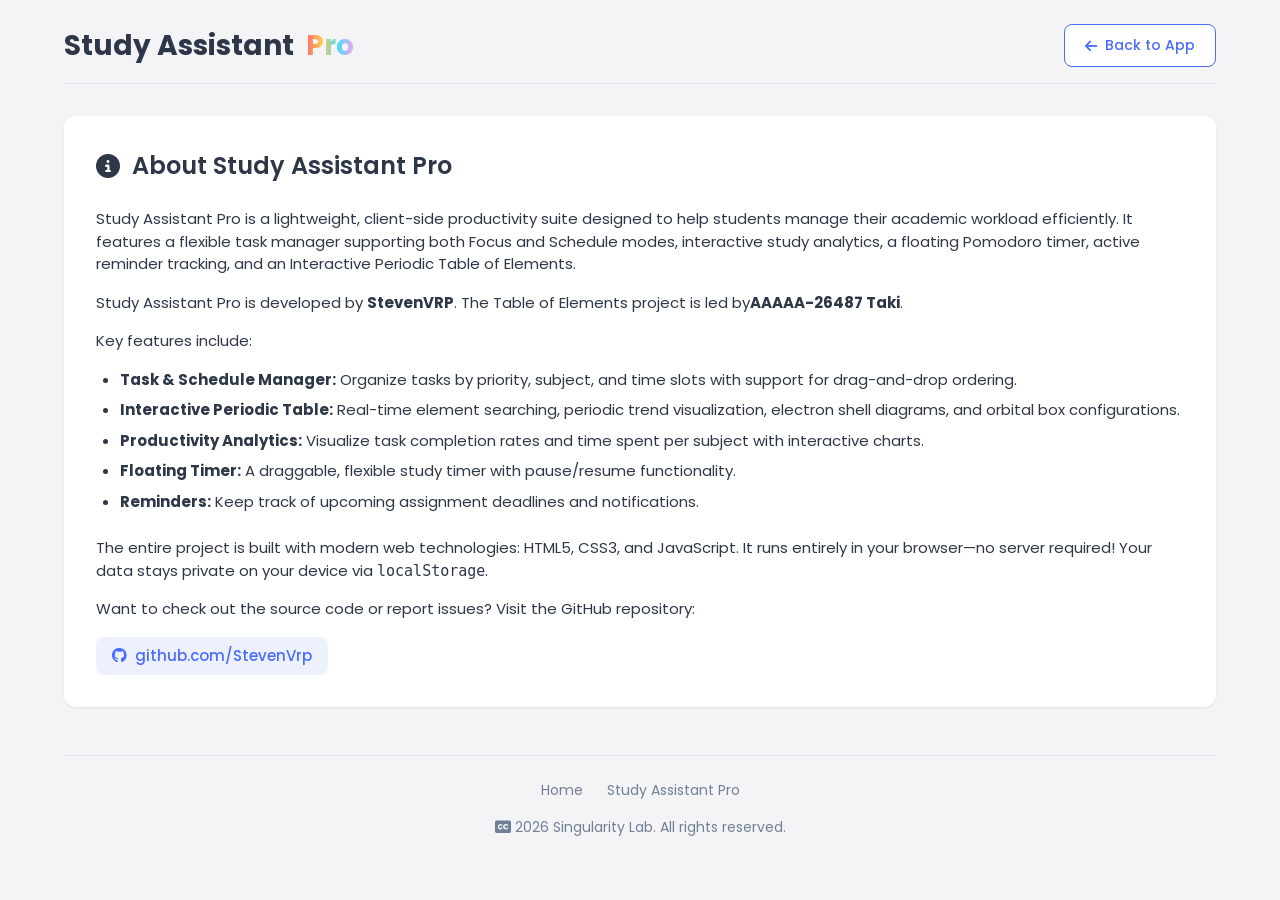
==== about/index.html @ 0669fd10 "Update index.html" ====
<!DOCTYPE html>
<html lang="en">
<head>
    <meta charset="UTF-8">
    <meta name="viewport" content="width=device-width, initial-scale=1.0">
    <title>Singularity Lab - Study Assistant Pro - About</title>
    <link href="https://fonts.googleapis.com/css2?family=Poppins:wght@300;400;500;600;700&display=swap" rel="stylesheet">
    <link rel="stylesheet" href="https://cdnjs.cloudflare.com/ajax/libs/font-awesome/6.4.0/css/all.min.css">
    <link rel="icon" type="image/png" sizes="32x32" href="/Images/favicon-32x32.png">
    <link rel="icon" type="image/png" sizes="16x16" href="/Images/favicon-16x16.png">
    <link rel="shortcut icon" href="/Images/favicon.ico">
    
    <style>
        :root {
            --primary: #4a6bff;
            --primary-light: #7a94ff;
            --primary-dark: #3a56cc;
            --secondary: #00c9a7;
            --text: #2d3748;
            --text-light: #718096;
            --bg: #f4f4f6;
            --card: #ffffff;
            --border: #e2e8f0;
            --shadow-sm: 0 1px 3px rgba(0, 0, 0, 0.08);
            --shadow-md: 0 4px 6px rgba(0, 0, 0, 0.08);
            --radius-md: 8px;
            --radius-lg: 12px;
        }

        * {
            margin: 0;
            padding: 0;
            box-sizing: border-box;
        }

        body {
            font-family: 'Poppins', sans-serif;
            background-color: var(--bg);
            color: var(--text);
            line-height: 1.5;
        }

        .container {
            max-width: 1200px;
            margin: 0 auto;
            padding: 1.5rem;
        }

        header {
            margin-bottom: 2rem;
            padding-bottom: 1rem;
            border-bottom: 1px solid var(--border);
        }

        .header-content {
            display: flex;
            justify-content: space-between;
            align-items: center;
            flex-wrap: wrap;
            gap: 1rem;
        }

        .app-title {
            display: flex;
            align-items: center;
            gap: 0.75rem;
        }

        .app-title h1 {
            font-size: 1.75rem;
            font-weight: 700;
            color: var(--text);
            margin: 0;
        }

        .app-title .pro-badge {
            background: linear-gradient(90deg, #ff6b6b, #feca57, #48dbfb, #ff9ff3);
            -webkit-background-clip: text;
            -webkit-text-fill-color: transparent;
            background-clip: text;
            font-weight: 700;
            font-size: 1.75rem;
        }

        .header-actions {
            display: flex;
            gap: 0.75rem;
            flex-wrap: wrap;
        }

        .btn {
            display: inline-flex;
            align-items: center;
            justify-content: center;
            gap: 0.5rem;
            padding: 0.625rem 1.25rem;
            border: none;
            border-radius: var(--radius-md);
            font-family: inherit;
            font-size: 0.875rem;
            font-weight: 500;
            cursor: pointer;
            transition: all 0.2s ease;
            white-space: nowrap;
        }

        .btn-secondary {
            background-color: white;
            color: var(--primary);
            border: 1px solid var(--primary);
        }

        .btn-secondary:hover {
            background-color: rgba(74, 107, 255, 0.05);
        }

        .about-section {
            background-color: var(--card);
            border-radius: var(--radius-lg);
            box-shadow: var(--shadow-sm);
            padding: 2rem;
            margin-bottom: 2rem;
        }

        .about-title {
            font-size: 1.5rem;
            font-weight: 600;
            margin-bottom: 1.5rem;
            color: var(--text);
            display: flex;
            align-items: center;
            gap: 0.75rem;
        }

        .about-content {
            font-size: 0.9375rem;
            color: var(--text);
        }

        .about-content p {
            margin-bottom: 1rem;
        }

        .about-content ul {
            margin-left: 1.5rem;
            margin-bottom: 1.5rem;
        }

        .about-content li {
            margin-bottom: 0.5rem;
        }

        .github-link {
            display: inline-flex;
            align-items: center;
            gap: 0.5rem;
            color: var(--primary);
            text-decoration: none;
            font-weight: 500;
            padding: 0.5rem 1rem;
            border-radius: var(--radius-md);
            background-color: rgba(74, 107, 255, 0.1);
            transition: all 0.2s ease;
        }

        .github-link:hover {
            background-color: rgba(74, 107, 255, 0.2);
        }

        footer {
            background: var(--bg);
            margin-top: 3rem;
            padding: 1.5rem 0;
            text-align: center;
            font-size: 0.875rem;
            color: var(--text-light);
            border-top: 1px solid var(--border);
        }

        .footer-links {
            display: flex;
            justify-content: center;
            gap: 1.5rem;
            margin-bottom: 1rem;
        }

        .footer-links a {
            color: var(--text-light);
            text-decoration: none;
            transition: color 0.2s;
        }

        .footer-links a:hover {
            color: var(--primary);
        }

        .footer-copyright {
            color: var(--text-light);
            font-size: 14px;
        }

        @media (max-width: 768px) {
            .container {
                padding: 1rem;
            }

            .header-content {
                flex-direction: column;
                align-items: flex-start;
            }

            .header-actions {
                width: 100%;
            }

            .about-section {
                padding: 1.5rem;
            }
        }
    </style>
</head>
<body>
    <div class="container">
        <header>
            <div class="header-content">
                <div class="app-title">
                    <h1>Study Assistant</h1>
                    <span class="pro-badge">Pro</span>
                </div>
                <div class="header-actions">
                    <button id="backBtn" class="btn btn-secondary">
                        <i class="fas fa-arrow-left"></i> Back to App
                    </button>
                </div>
            </div>
        </header>

        <main>
            <section class="about-section">
                <h2 class="about-title">
                    <i class="fas fa-info-circle"></i> About Study Assistant Pro
                </h2>
                <div class="about-content">
                    <p>
                        Study Assistant Pro is a lightweight, client-side productivity suite designed to help students manage their academic workload efficiently. It features a flexible task manager supporting both Focus and Schedule modes, interactive study analytics, a floating Pomodoro timer, active reminder tracking, and an Interactive Periodic Table of Elements.
                    </p>
                    <p>
                        Study Assistant Pro is developed by <strong>StevenVRP</strong>.
                        The Table of Elements project is led by<strong>AAAAA-26487 Taki</strong>.
                    </p>
                    <p>
                        Key features include:
                    </p>
                    <ul>
                        <li><strong>Task & Schedule Manager:</strong> Organize tasks by priority, subject, and time slots with support for drag-and-drop ordering.</li>
                        <li><strong>Interactive Periodic Table:</strong> Real-time element searching, periodic trend visualization, electron shell diagrams, and orbital box configurations.</li>
                        <li><strong>Productivity Analytics:</strong> Visualize task completion rates and time spent per subject with interactive charts.</li>
                        <li><strong>Floating Timer:</strong> A draggable, flexible study timer with pause/resume functionality.</li>
                        <li><strong>Reminders:</strong> Keep track of upcoming assignment deadlines and notifications.</li>
                    </ul>
                    <p>
                        The entire project is built with modern web technologies: HTML5, CSS3, and JavaScript. It runs entirely in your browser—no server required! Your data stays private on your device via <code>localStorage</code>.
                    </p>
                    <p>
                        Want to check out the source code or report issues? Visit the GitHub repository:
                    </p>
                    <a href="https://github.com/StevenVrp/" target="_blank" class="github-link">
                        <i class="fab fa-github"></i> github.com/StevenVrp
                    </a>
                </div>
            </section>
        </main>

        <footer>
            <div class="footer-links">
                <a href="https://www.singularitylabgroup.org">Home</a>
                <a href="https://study.singularitylabgroup.org">Study Assistant Pro</a>
            </div>
            <div class="footer-copyright">
                <p><i class="fa-solid fa-closed-captioning"></i> 2026 Singularity Lab. All rights reserved.</p>
            </div>
        </footer>
    </div>

    <script>
        document.getElementById('backBtn').addEventListener('click', () => {
            window.location.href = 'https://study.singularitylabgroup.org';
        });
    </script>
</body>
</html>
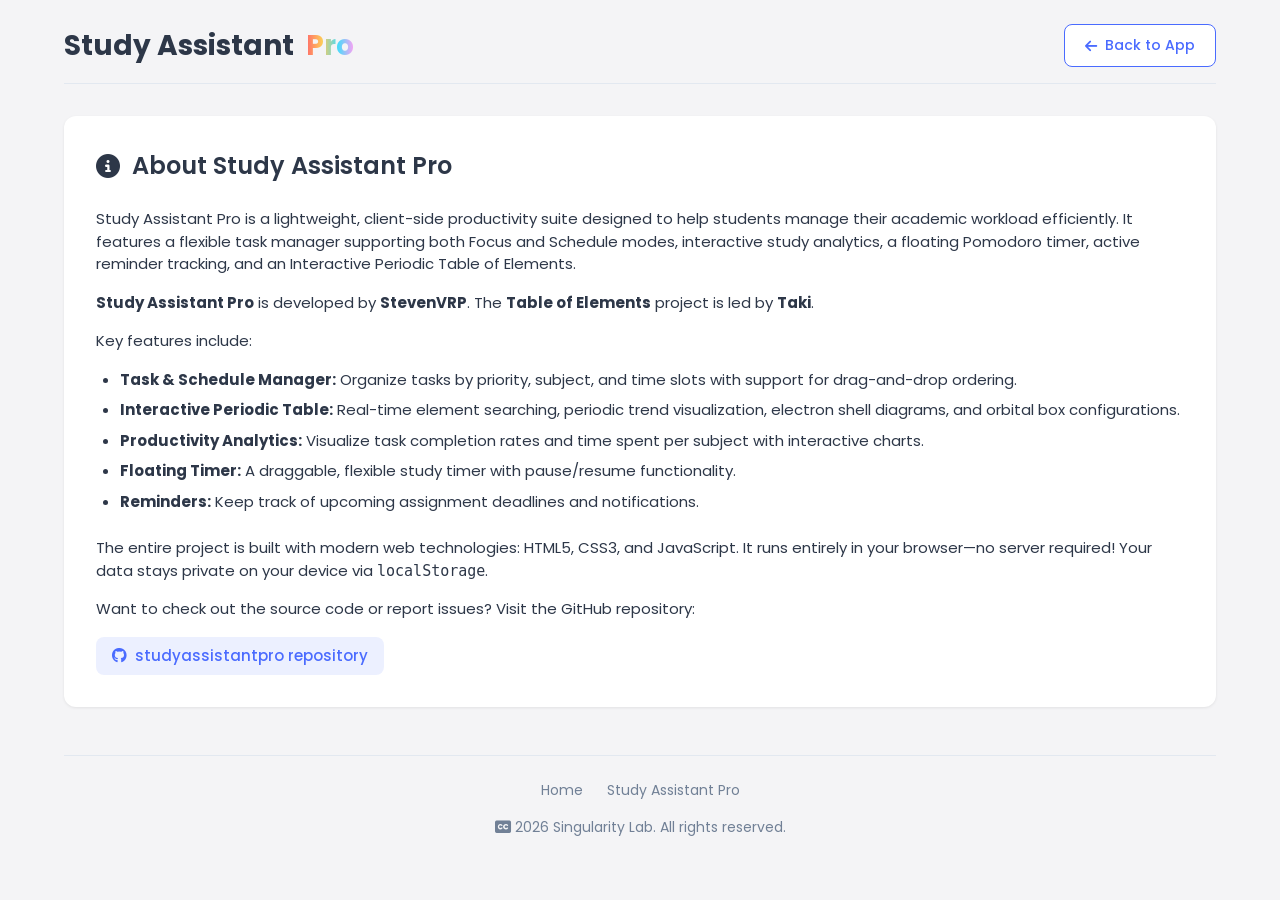
==== commit 09b6194f: "Update index.html" ====
--- a/about/index.html
+++ b/about/index.html
@@ -245,8 +245,8 @@
                         Study Assistant Pro is a lightweight, client-side productivity suite designed to help students manage their academic workload efficiently. It features a flexible task manager supporting both Focus and Schedule modes, interactive study analytics, a floating Pomodoro timer, active reminder tracking, and an Interactive Periodic Table of Elements.
                     </p>
                     <p>
-                        Study Assistant Pro is developed by <strong>StevenVRP</strong>.
-                        The Table of Elements project is led by<strong>AAAAA-26487 Taki</strong>.
+                        <strong>Study Assistant Pro</strong> is developed by <strong>StevenVRP</strong>.
+                        The <strong>Table of Elements</strong> project is led by <strong>Taki</strong>.
                     </p>
                     <p>
                         Key features include:
@@ -264,8 +264,8 @@
                     <p>
                         Want to check out the source code or report issues? Visit the GitHub repository:
                     </p>
-                    <a href="https://github.com/StevenVrp/" target="_blank" class="github-link">
-                        <i class="fab fa-github"></i> github.com/StevenVrp
+                    <a href="https://github.com/StevenVrp/studyassistantpro" target="_blank" class="github-link">
+                        <i class="fab fa-github"></i> studyassistantpro repository
                     </a>
                 </div>
             </section>
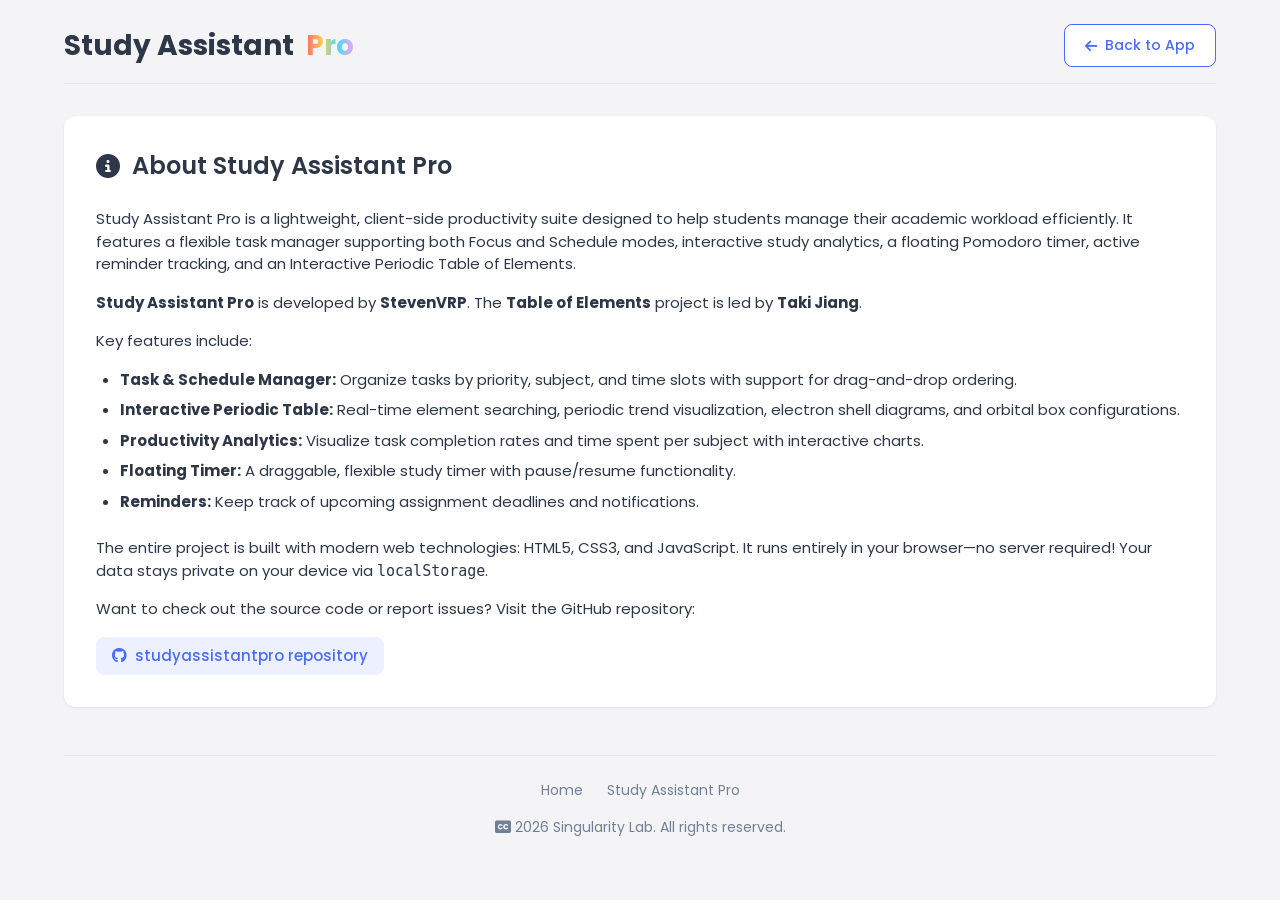
==== commit e2e8eff9: "Update index.html" ====
--- a/about/index.html
+++ b/about/index.html
@@ -246,7 +246,7 @@
                     </p>
                     <p>
                         <strong>Study Assistant Pro</strong> is developed by <strong>StevenVRP</strong>.
-                        The <strong>Table of Elements</strong> project is led by <strong>Taki</strong>.
+                        The <strong>Table of Elements</strong> project is led by <strong>Taki Jiang</strong>.
                     </p>
                     <p>
                         Key features include:
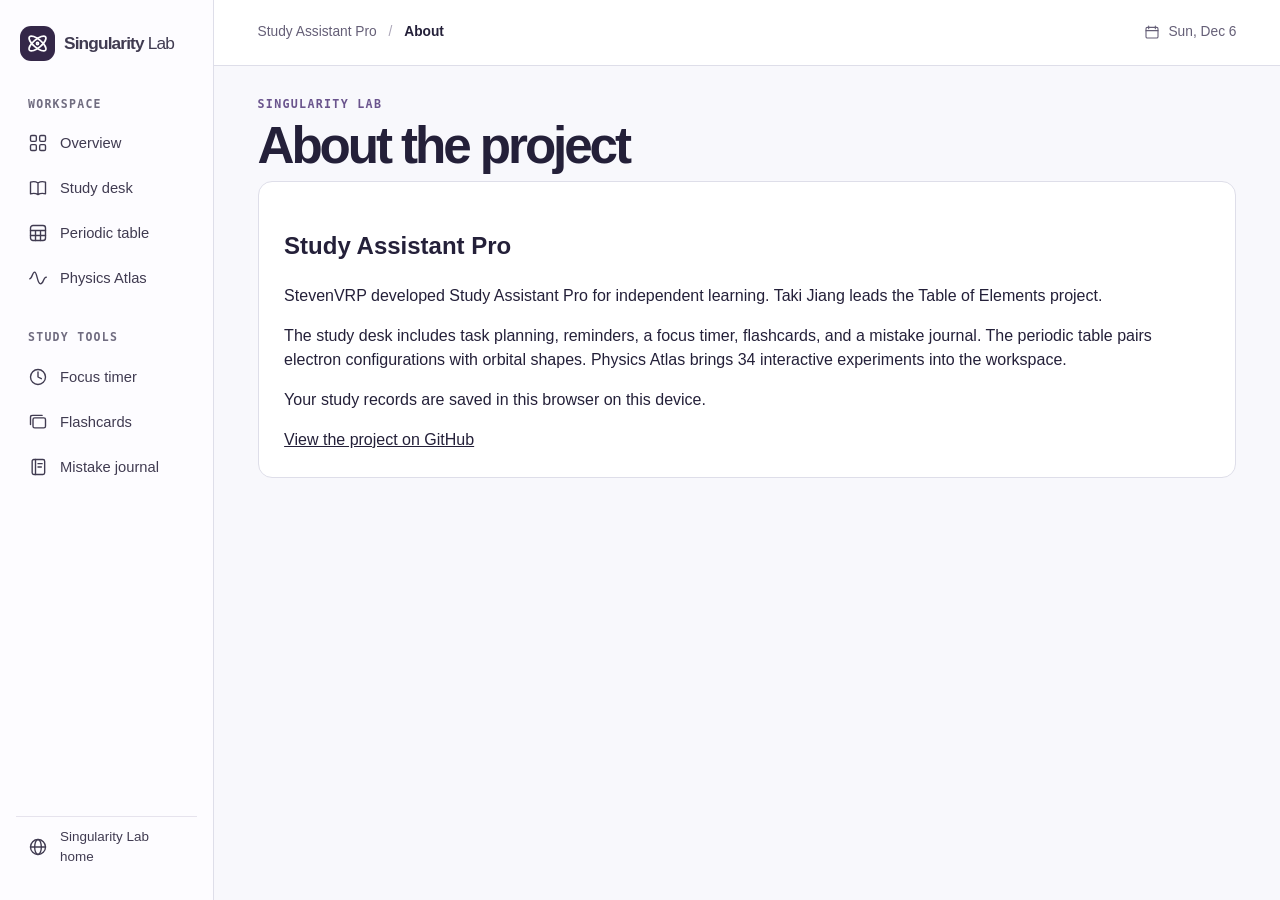
==== commit 6fc9d6f6: "Unify the study desk, orbital explorer and Physics Atlas" ====
--- a/about/index.html
+++ b/about/index.html
@@ -1,291 +1 @@
-<!DOCTYPE html>
-<html lang="en">
-<head>
-    <meta charset="UTF-8">
-    <meta name="viewport" content="width=device-width, initial-scale=1.0">
-    <title>Singularity Lab - Study Assistant Pro - About</title>
-    <link href="https://fonts.googleapis.com/css2?family=Poppins:wght@300;400;500;600;700&display=swap" rel="stylesheet">
-    <link rel="stylesheet" href="https://cdnjs.cloudflare.com/ajax/libs/font-awesome/6.4.0/css/all.min.css">
-    <link rel="icon" type="image/png" sizes="32x32" href="/Images/favicon-32x32.png">
-    <link rel="icon" type="image/png" sizes="16x16" href="/Images/favicon-16x16.png">
-    <link rel="shortcut icon" href="/Images/favicon.ico">
-    
-    <style>
-        :root {
-            --primary: #4a6bff;
-            --primary-light: #7a94ff;
-            --primary-dark: #3a56cc;
-            --secondary: #00c9a7;
-            --text: #2d3748;
-            --text-light: #718096;
-            --bg: #f4f4f6;
-            --card: #ffffff;
-            --border: #e2e8f0;
-            --shadow-sm: 0 1px 3px rgba(0, 0, 0, 0.08);
-            --shadow-md: 0 4px 6px rgba(0, 0, 0, 0.08);
-            --radius-md: 8px;
-            --radius-lg: 12px;
-        }
-
-        * {
-            margin: 0;
-            padding: 0;
-            box-sizing: border-box;
-        }
-
-        body {
-            font-family: 'Poppins', sans-serif;
-            background-color: var(--bg);
-            color: var(--text);
-            line-height: 1.5;
-        }
-
-        .container {
-            max-width: 1200px;
-            margin: 0 auto;
-            padding: 1.5rem;
-        }
-
-        header {
-            margin-bottom: 2rem;
-            padding-bottom: 1rem;
-            border-bottom: 1px solid var(--border);
-        }
-
-        .header-content {
-            display: flex;
-            justify-content: space-between;
-            align-items: center;
-            flex-wrap: wrap;
-            gap: 1rem;
-        }
-
-        .app-title {
-            display: flex;
-            align-items: center;
-            gap: 0.75rem;
-        }
-
-        .app-title h1 {
-            font-size: 1.75rem;
-            font-weight: 700;
-            color: var(--text);
-            margin: 0;
-        }
-
-        .app-title .pro-badge {
-            background: linear-gradient(90deg, #ff6b6b, #feca57, #48dbfb, #ff9ff3);
-            -webkit-background-clip: text;
-            -webkit-text-fill-color: transparent;
-            background-clip: text;
-            font-weight: 700;
-            font-size: 1.75rem;
-        }
-
-        .header-actions {
-            display: flex;
-            gap: 0.75rem;
-            flex-wrap: wrap;
-        }
-
-        .btn {
-            display: inline-flex;
-            align-items: center;
-            justify-content: center;
-            gap: 0.5rem;
-            padding: 0.625rem 1.25rem;
-            border: none;
-            border-radius: var(--radius-md);
-            font-family: inherit;
-            font-size: 0.875rem;
-            font-weight: 500;
-            cursor: pointer;
-            transition: all 0.2s ease;
-            white-space: nowrap;
-        }
-
-        .btn-secondary {
-            background-color: white;
-            color: var(--primary);
-            border: 1px solid var(--primary);
-        }
-
-        .btn-secondary:hover {
-            background-color: rgba(74, 107, 255, 0.05);
-        }
-
-        .about-section {
-            background-color: var(--card);
-            border-radius: var(--radius-lg);
-            box-shadow: var(--shadow-sm);
-            padding: 2rem;
-            margin-bottom: 2rem;
-        }
-
-        .about-title {
-            font-size: 1.5rem;
-            font-weight: 600;
-            margin-bottom: 1.5rem;
-            color: var(--text);
-            display: flex;
-            align-items: center;
-            gap: 0.75rem;
-        }
-
-        .about-content {
-            font-size: 0.9375rem;
-            color: var(--text);
-        }
-
-        .about-content p {
-            margin-bottom: 1rem;
-        }
-
-        .about-content ul {
-            margin-left: 1.5rem;
-            margin-bottom: 1.5rem;
-        }
-
-        .about-content li {
-            margin-bottom: 0.5rem;
-        }
-
-        .github-link {
-            display: inline-flex;
-            align-items: center;
-            gap: 0.5rem;
-            color: var(--primary);
-            text-decoration: none;
-            font-weight: 500;
-            padding: 0.5rem 1rem;
-            border-radius: var(--radius-md);
-            background-color: rgba(74, 107, 255, 0.1);
-            transition: all 0.2s ease;
-        }
-
-        .github-link:hover {
-            background-color: rgba(74, 107, 255, 0.2);
-        }
-
-        footer {
-            background: var(--bg);
-            margin-top: 3rem;
-            padding: 1.5rem 0;
-            text-align: center;
-            font-size: 0.875rem;
-            color: var(--text-light);
-            border-top: 1px solid var(--border);
-        }
-
-        .footer-links {
-            display: flex;
-            justify-content: center;
-            gap: 1.5rem;
-            margin-bottom: 1rem;
-        }
-
-        .footer-links a {
-            color: var(--text-light);
-            text-decoration: none;
-            transition: color 0.2s;
-        }
-
-        .footer-links a:hover {
-            color: var(--primary);
-        }
-
-        .footer-copyright {
-            color: var(--text-light);
-            font-size: 14px;
-        }
-
-        @media (max-width: 768px) {
-            .container {
-                padding: 1rem;
-            }
-
-            .header-content {
-                flex-direction: column;
-                align-items: flex-start;
-            }
-
-            .header-actions {
-                width: 100%;
-            }
-
-            .about-section {
-                padding: 1.5rem;
-            }
-        }
-    </style>
-</head>
-<body>
-    <div class="container">
-        <header>
-            <div class="header-content">
-                <div class="app-title">
-                    <h1>Study Assistant</h1>
-                    <span class="pro-badge">Pro</span>
-                </div>
-                <div class="header-actions">
-                    <button id="backBtn" class="btn btn-secondary">
-                        <i class="fas fa-arrow-left"></i> Back to App
-                    </button>
-                </div>
-            </div>
-        </header>
-
-        <main>
-            <section class="about-section">
-                <h2 class="about-title">
-                    <i class="fas fa-info-circle"></i> About Study Assistant Pro
-                </h2>
-                <div class="about-content">
-                    <p>
-                        Study Assistant Pro is a lightweight, client-side productivity suite designed to help students manage their academic workload efficiently. It features a flexible task manager supporting both Focus and Schedule modes, interactive study analytics, a floating Pomodoro timer, active reminder tracking, and an Interactive Periodic Table of Elements.
-                    </p>
-                    <p>
-                        <strong>Study Assistant Pro</strong> is developed by <strong>StevenVRP</strong>.
-                        The <strong>Table of Elements</strong> project is led by <strong>Taki Jiang</strong>.
-                    </p>
-                    <p>
-                        Key features include:
-                    </p>
-                    <ul>
-                        <li><strong>Task & Schedule Manager:</strong> Organize tasks by priority, subject, and time slots with support for drag-and-drop ordering.</li>
-                        <li><strong>Interactive Periodic Table:</strong> Real-time element searching, periodic trend visualization, electron shell diagrams, and orbital box configurations.</li>
-                        <li><strong>Productivity Analytics:</strong> Visualize task completion rates and time spent per subject with interactive charts.</li>
-                        <li><strong>Floating Timer:</strong> A draggable, flexible study timer with pause/resume functionality.</li>
-                        <li><strong>Reminders:</strong> Keep track of upcoming assignment deadlines and notifications.</li>
-                    </ul>
-                    <p>
-                        The entire project is built with modern web technologies: HTML5, CSS3, and JavaScript. It runs entirely in your browser—no server required! Your data stays private on your device via <code>localStorage</code>.
-                    </p>
-                    <p>
-                        Want to check out the source code or report issues? Visit the GitHub repository:
-                    </p>
-                    <a href="https://github.com/StevenVrp/studyassistantpro" target="_blank" class="github-link">
-                        <i class="fab fa-github"></i> studyassistantpro repository
-                    </a>
-                </div>
-            </section>
-        </main>
-
-        <footer>
-            <div class="footer-links">
-                <a href="https://www.singularitylabgroup.org">Home</a>
-                <a href="https://study.singularitylabgroup.org">Study Assistant Pro</a>
-            </div>
-            <div class="footer-copyright">
-                <p><i class="fa-solid fa-closed-captioning"></i> 2026 Singularity Lab. All rights reserved.</p>
-            </div>
-        </footer>
-    </div>
-
-    <script>
-        document.getElementById('backBtn').addEventListener('click', () => {
-            window.location.href = 'https://study.singularitylabgroup.org';
-        });
-    </script>
-</body>
-</html>
+<!doctype html><html lang="en"><head><meta charset="utf-8"><meta name="viewport" content="width=device-width,initial-scale=1"><title>About · Study Assistant Pro</title><link rel="icon" href="../Images/favicon.ico"><link rel="stylesheet" href="../assets/suite.css"></head><body><div data-shell data-page="About" data-root="../"></div><main class="workspace" id="workspace"><div class="frame"><span class="eyebrow">Singularity Lab</span><h1 class="page-title">About the project</h1><section class="panel"><h2>Study Assistant Pro</h2><p>StevenVRP developed Study Assistant Pro for independent learning. Taki Jiang leads the Table of Elements project.</p><p>The study desk includes task planning, reminders, a focus timer, flashcards, and a mistake journal. The periodic table pairs electron configurations with orbital shapes. Physics Atlas brings 34 interactive experiments into the workspace.</p><p>Your study records are saved in this browser on this device.</p><a href="https://github.com/StevenVrp/studyassistantpro">View the project on GitHub</a></section></div></main><script src="../assets/shell.js"></script></body></html>
--- a/assets/suite.css
+++ b/assets/suite.css
@@ -0,0 +1,6 @@
+:root{--paper:#f8f8fc;--ink:#242039;--muted:#655f77;--line:#dedee9;--purple:#6247bf;--surface:#fff;--wash:#eeebfb;--rail:214px;font-family:Inter,"Segoe UI",Arial,sans-serif;color:var(--ink);background:var(--paper)}
+*{box-sizing:border-box}body{margin:0;background:var(--paper);color:var(--ink);font:1rem/1.5 Inter,"Segoe UI",Arial,sans-serif}button,input,select,textarea{font:inherit}a{color:inherit}button,select{cursor:pointer}button:focus-visible,a:focus-visible,input:focus-visible,select:focus-visible,textarea:focus-visible,summary:focus-visible{outline:3px solid #986de7;outline-offset:3px}button:disabled{opacity:.55;cursor:default}.suite-skip{position:fixed;left:1rem;top:-5rem;z-index:100;background:white;color:#302050;padding:.8rem}.suite-skip:focus{top:.5rem}.side{position:fixed;inset:0 auto 0 0;width:var(--rail);background:#fdfcff;border-right:1px solid var(--line);display:flex;flex-direction:column;padding:26px 16px 20px;z-index:10;color:#403b51}.side svg,.suite-bar svg,.tool-glyph svg,.inline-icon svg{width:20px;height:20px;flex:none}.brandmark{display:flex;align-items:center;gap:9px;text-decoration:none;font-size:1.08rem;letter-spacing:-.05em;font-weight:760;white-space:nowrap;margin:0 4px 35px}.brand-light{font-weight:450}.logo-icon{display:grid;place-items:center;background:#342748;color:white;border-radius:11px;width:35px;height:35px}.logo-icon svg{width:25px;height:25px}.side nav h2,.eyebrow,.tinylabel{font:650 .73rem/1.4 ui-monospace,SFMono-Regular,Consolas,monospace;text-transform:uppercase;letter-spacing:.11em}.side nav h2{color:#706c80;font-size:.72rem;margin:0 12px 10px}.side nav h2:not(:first-child){margin-top:30px}.side nav a,.external{display:flex;gap:12px;align-items:center;text-decoration:none;font-weight:540;font-size:.92rem;border-radius:8px;padding:10px 12px;margin:3px 0}.side nav a:hover,.external:hover{background:#f1eff7}.side nav a[aria-current]{background:#eee9fa;color:#5d42ac;font-weight:680}.external{margin-top:auto;border-top:1px solid #e6e3ed;border-radius:0;font-size:.84rem}.suite-bar{margin-left:var(--rail);height:66px;display:flex;align-items:center;gap:14px;justify-content:space-between;padding:0 clamp(22px,3.4vw,58px);background:var(--surface);border-bottom:1px solid var(--line);font-size:.86rem;color:var(--muted)}.suite-bar strong{color:var(--ink);font-weight:600}.suite-bar span{margin:0 8px;color:#aaa5b7}.suite-bar time{display:flex;align-items:center;gap:8px}.suite-bar time svg{width:16px}.suite-bar button{display:none}.workspace{margin-left:var(--rail);padding:30px clamp(22px,3.4vw,58px) 40px}.frame{max-width:1420px;margin:auto}.hero{isolation:isolate;overflow:hidden;position:relative;color:white;background-color:#261e41;background-image:radial-gradient(ellipse at 80% 65%,#4f396e 0,transparent 58%),linear-gradient(112deg,#241d3c,#322649);border-radius:17px;min-height:264px;display:flex;align-items:center;padding:30px clamp(26px,3.2vw,56px)}.hero:before{content:"";position:absolute;inset:0;z-index:-1;background-image:linear-gradient(#cbb1fc0a 1px,transparent 1px),linear-gradient(90deg,#cbb1fc0a 1px,transparent 1px);background-size:26px 26px}.hero-copy{position:relative;z-index:2;width:56%}.eyebrow{display:flex;align-items:center;gap:9px;color:#6a548d}.hero .eyebrow{color:#dbc5ff}.hero .eyebrow:before{content:"";width:22px;height:2px;background:#bba0ed}.hero h1{font-size:clamp(2.5rem,4.5vw,4.65rem);line-height:1.05;letter-spacing:-.065em;margin:13px 0 10px;font-weight:650}.hero h1 em{font:italic .93em Georgia,serif;color:#deccff}.hero p{font-size:1rem;color:#e1dbea;max-width:380px;line-height:1.55;margin:0}.hero-art{position:absolute;right:0;top:0;width:48%;height:100%;object-fit:contain}.figure-caption{position:absolute;right:20px;bottom:12px;color:#dacced;font:.70rem ui-monospace,monospace;letter-spacing:.07em}.section-heading{display:flex;align-items:baseline;justify-content:space-between;margin:27px 0 14px}.section-heading h2,.subhead{margin:0;font-size:1.34rem;font-weight:650;letter-spacing:-.036em}.modules,.tool-list{display:grid;grid-template-columns:repeat(3,minmax(0,1fr));gap:16px}.module{overflow:hidden;border-radius:13px;border:1px solid var(--line);background:var(--surface);text-decoration:none;display:flex;flex-direction:column;transition:transform .18s,box-shadow .18s}.module:hover{transform:translateY(-3px);box-shadow:0 8px 20px #30254d12}.module img{display:block;width:100%;height:clamp(100px,9.5vw,156px);object-fit:cover}.module-info{padding:15px 18px 18px}.module .tinylabel{color:#6b548e}.module:nth-child(2) .tinylabel{color:#237565}.module:nth-child(3) .tinylabel{color:#415b9d}.module h3{font-size:1.28rem;letter-spacing:-.04em;margin:4px 0 3px}.module p{color:var(--muted);font-size:.91rem;margin:0}.tool-list{gap:12px}.tool-list a{display:flex;align-items:center;gap:12px;background:var(--surface);border:1px solid var(--line);border-radius:10px;padding:14px;color:var(--ink);text-decoration:none}.tool-list a:hover{border-color:#9681c5}.tool-list b,.tool-list small{display:block}.tool-list b{font-size:.92rem}.tool-list small{font-size:.80rem;color:var(--muted)}.tool-glyph{background:var(--wash);border-radius:9px;width:37px;height:37px;display:grid;place-items:center;color:var(--purple);flex:none}.page-title{font-size:clamp(2.1rem,4vw,3.35rem);line-height:1.15;letter-spacing:-.06em;margin:5px 0}.intro{margin:0 0 20px;color:var(--muted)}.panel{background:var(--surface);border:1px solid var(--line);border-radius:14px;padding:clamp(15px,2vw,26px)}.suite-action{background:var(--purple);color:white;border:0;border-radius:7px;padding:.65em 1em;font-weight:650}.suite-secondary{border:1px solid var(--line);color:var(--ink);background:var(--surface);border-radius:7px;padding:.55em .85em}.mini-footer{font-size:.8rem;color:var(--muted);border-top:1px solid var(--line);margin-top:28px;padding-top:14px;display:flex;justify-content:space-between}
+@media(max-width:1050px){:root{--rail:178px}.side{padding-inline:9px}.module-info{padding:12px}.hero{min-height:238px}.modules{gap:11px}.tool-list a{padding:10px;gap:8px}}
+@media(max-width:760px){:root{--rail:0px}.side{transform:translateX(-101%);width:218px;top:55px;box-shadow:8px 8px 20px #26203926}.menu-open .side{transform:translateX(0)}.suite-bar{height:55px;position:relative;z-index:11;padding:0 14px;justify-content:flex-start}.suite-bar button{display:grid;place-items:center;background:none;border:0;color:inherit;padding:5px}.suite-bar time{margin-left:auto;font-size:.75rem}.suite-bar span{margin:0 4px}.workspace{padding:16px 14px 30px}.hero{min-height:230px}.modules,.tool-list{gap:10px}.hero-copy{width:62%}.module h3{font-size:1.1rem}.tool-list small{display:none}}
+@media(max-width:580px){.hero{padding:22px;min-height:242px;align-items:flex-start}.hero-copy{width:70%}.hero p{font-size:.92rem}.hero-art{width:48%;height:72%;top:auto;bottom:0;right:-8%}.hero h1{font-size:2.7rem}.hero .figure-caption{right:10px;font-size:.62rem}.modules,.tool-list{grid-template-columns:1fr}.module{display:grid;grid-template-columns:32% 1fr}.module img{height:100%;min-height:108px}.tool-list small{display:block}.module-info{padding:12px 14px}.section-heading{margin-top:21px}.suite-bar time svg{display:none}.brandmark{margin-bottom:22px}.tool-list a{padding:12px}.mini-footer{gap:10px}}
+@media(prefers-reduced-motion:reduce){*,*:before,*:after{transition:none!important;scroll-behavior:auto!important}}
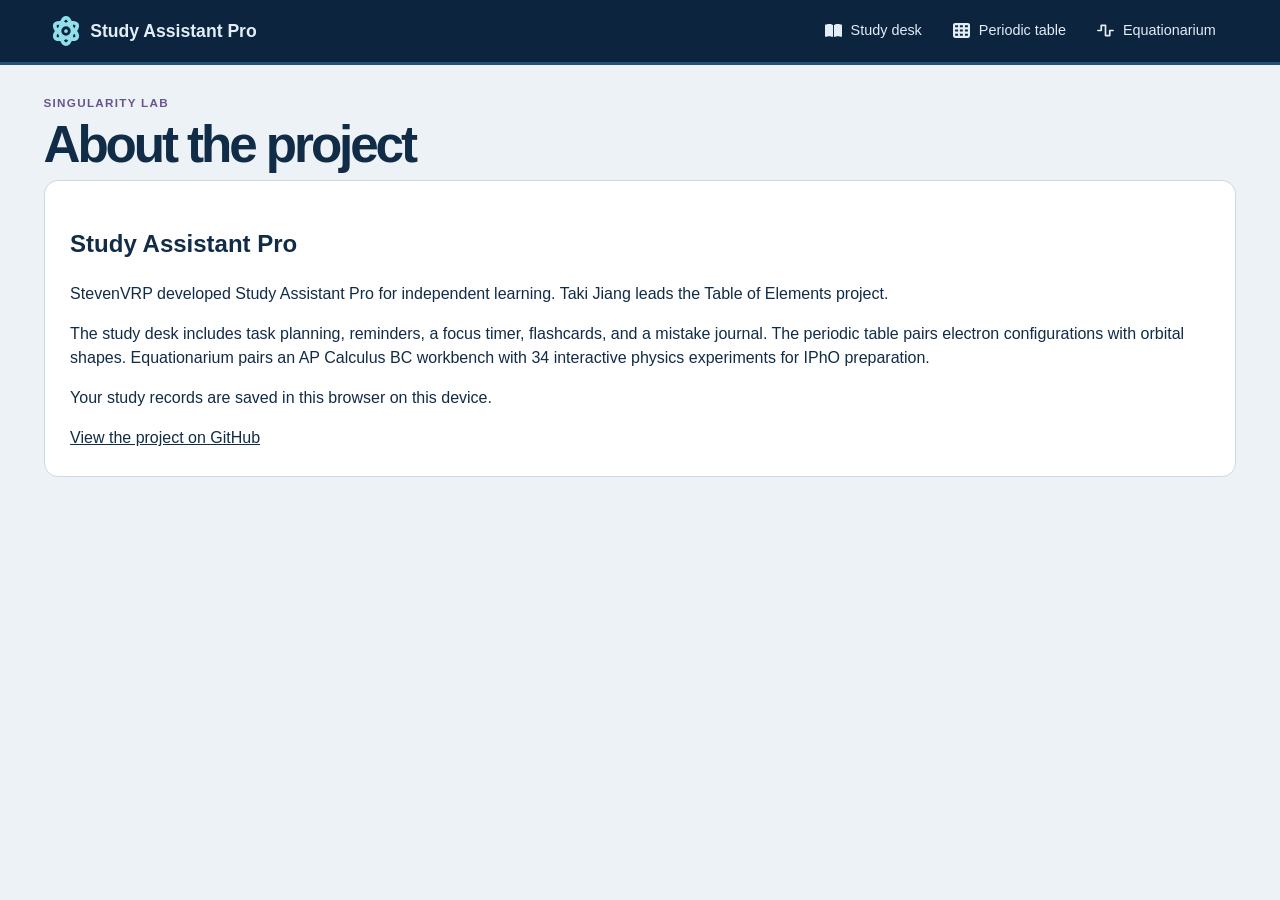
==== commit 7456999d: "Restore Equationarium with separate AP Calculus BC and IPhO workbenches" ====
--- a/about/index.html
+++ b/about/index.html
@@ -1 +1 @@
-<!doctype html><html lang="en"><head><meta charset="utf-8"><meta name="viewport" content="width=device-width,initial-scale=1"><title>About · Study Assistant Pro</title><link rel="icon" href="../Images/favicon.ico"><link rel="stylesheet" href="../assets/suite.css"></head><body><div data-shell data-page="About" data-root="../"></div><main class="workspace" id="workspace"><div class="frame"><span class="eyebrow">Singularity Lab</span><h1 class="page-title">About the project</h1><section class="panel"><h2>Study Assistant Pro</h2><p>StevenVRP developed Study Assistant Pro for independent learning. Taki Jiang leads the Table of Elements project.</p><p>The study desk includes task planning, reminders, a focus timer, flashcards, and a mistake journal. The periodic table pairs electron configurations with orbital shapes. Physics Atlas brings 34 interactive experiments into the workspace.</p><p>Your study records are saved in this browser on this device.</p><a href="https://github.com/StevenVrp/studyassistantpro">View the project on GitHub</a></section></div></main><script src="../assets/shell.js"></script></body></html>+<!doctype html><html lang="en"><head><meta charset="utf-8"><meta name="viewport" content="width=device-width,initial-scale=1"><title>About · Study Assistant Pro</title><link rel="icon" href="../Images/favicon.ico"><link rel="stylesheet" href="../assets/suite.css"></head><body><div data-shell data-page="About" data-root="../"></div><main class="workspace" id="workspace"><div class="frame"><span class="eyebrow">Singularity Lab</span><h1 class="page-title">About the project</h1><section class="panel"><h2>Study Assistant Pro</h2><p>StevenVRP developed Study Assistant Pro for independent learning. Taki Jiang leads the Table of Elements project.</p><p>The study desk includes task planning, reminders, a focus timer, flashcards, and a mistake journal. The periodic table pairs electron configurations with orbital shapes. Equationarium pairs an AP Calculus BC workbench with 34 interactive physics experiments for IPhO preparation.</p><p>Your study records are saved in this browser on this device.</p><a href="https://github.com/StevenVrp/studyassistantpro">View the project on GitHub</a></section></div></main><script src="../assets/shell.js"></script></body></html>
--- a/assets/suite.css
+++ b/assets/suite.css
@@ -4,3 +4,14 @@
 @media(max-width:760px){:root{--rail:0px}.side{transform:translateX(-101%);width:218px;top:55px;box-shadow:8px 8px 20px #26203926}.menu-open .side{transform:translateX(0)}.suite-bar{height:55px;position:relative;z-index:11;padding:0 14px;justify-content:flex-start}.suite-bar button{display:grid;place-items:center;background:none;border:0;color:inherit;padding:5px}.suite-bar time{margin-left:auto;font-size:.75rem}.suite-bar span{margin:0 4px}.workspace{padding:16px 14px 30px}.hero{min-height:230px}.modules,.tool-list{gap:10px}.hero-copy{width:62%}.module h3{font-size:1.1rem}.tool-list small{display:none}}
 @media(max-width:580px){.hero{padding:22px;min-height:242px;align-items:flex-start}.hero-copy{width:70%}.hero p{font-size:.92rem}.hero-art{width:48%;height:72%;top:auto;bottom:0;right:-8%}.hero h1{font-size:2.7rem}.hero .figure-caption{right:10px;font-size:.62rem}.modules,.tool-list{grid-template-columns:1fr}.module{display:grid;grid-template-columns:32% 1fr}.module img{height:100%;min-height:108px}.tool-list small{display:block}.module-info{padding:12px 14px}.section-heading{margin-top:21px}.suite-bar time svg{display:none}.brandmark{margin-bottom:22px}.tool-list a{padding:12px}.mini-footer{gap:10px}}
 @media(prefers-reduced-motion:reduce){*,*:before,*:after{transition:none!important;scroll-behavior:auto!important}}
+
+/* Singularity Lab typography and shared navy palette */
+:root{font-family:Helvetica,"Helvetica Neue",Arial,sans-serif;--paper:#edf2f7;--ink:#112c47;--muted:#4d6276;--line:#cdd8e4;--purple:#215d83;--wash:#dceef5}
+body{font-family:Helvetica,"Helvetica Neue",Arial,sans-serif}.eyebrow,.tinylabel,.side nav h2{font-family:inherit}
+.side{background:#102942;color:#dae8f4;border-color:#183b57}.side .brandmark{color:white}.logo-icon{background:#275277;color:#a8f0e9}
+.side nav h2{color:#9db5ca}.side nav a:hover,.side .external:hover{background:#1c3c57}.side nav a[aria-current]{color:white;background:#244d6c}.side .external{border-color:#34516a}.side svg{width:17px;height:17px}
+.landing{background:#f0f4f8}.landing-bar{display:flex;align-items:center;justify-content:space-between;gap:14px;padding:16px max(5vw,calc((100vw - 1392px)/2));background:#0b2037;color:#bad3e5;font-size:.88rem;border-bottom:1px solid #30495f}.landing-brand{display:flex;align-items:center;gap:10px;color:white;font-weight:700;text-decoration:none;font-size:1.17rem;letter-spacing:-.03em}.landing-brand svg{width:32px;height:32px;color:#84deee}.landing .workspace{margin:0;padding:clamp(18px,2.5vw,40px) 5vw 20px}.landing .frame{max-width:1392px}.landing .hero{min-height:clamp(330px,32vw,470px);padding:clamp(30px,4.8vw,82px);background-color:#0a213c;background-image:radial-gradient(ellipse at 81% 45%,#244d69 0,transparent 53%),linear-gradient(120deg,#0a1d34,#123651);border-radius:20px}.landing .hero:before{background-image:linear-gradient(#9ed1e40d 1px,transparent 1px),linear-gradient(90deg,#9ed1e40d 1px,transparent 1px);background-size:30px 30px}.landing .hero-copy{width:57%}.landing .hero h1{font-size:clamp(3.1rem,5.6vw,6.25rem);line-height:.98;margin:18px 0;letter-spacing:-.065em}.landing .hero h1 em{font:inherit;color:#90e2ea}.landing .hero p{max-width:445px;color:#daebf7;font-size:clamp(1rem,1.25vw,1.22rem)}.landing .hero .eyebrow{color:#a6e9eb}.landing .hero .eyebrow:before{background:#86e4e4}.landing .hero-art{right:1%;width:49%;height:100%;top:0}.landing .figure-caption{font-family:inherit;color:#cfe2ed}.hero-jump{display:inline-block;background:#b4f1ea;color:#103143;border-radius:6px;text-decoration:none;font-weight:700;padding:10px 17px;margin-top:20px}.hero-jump:hover{background:white}.landing .section-heading{margin:30px 0 14px}.landing .module{border-radius:13px;background:#e6edf9;border-color:#b5c9e2}.landing .module:nth-child(2){background:#e0f4ed;border-color:#a8d6ca}.landing .module:nth-child(3){background:#fff0dc;border-color:#e8cda8}.landing .module img{height:clamp(95px,10vw,150px)}.landing .module-info{padding:18px 20px 22px}.landing .tinylabel{display:flex;gap:7px;align-items:center;color:#315988}.landing .module:nth-child(2) .tinylabel{color:#216a56}.landing .module:nth-child(3) .tinylabel{color:#875520}.landing .tinylabel svg{width:15px;height:15px}.landing .module h3{font-size:1.48rem;margin:6px 0 4px}.landing-footer{display:flex;justify-content:center;gap:10px;padding:20px 0 3px;margin-top:22px;border-top:1px solid var(--line)}.landing-footer a{display:inline-flex;align-items:center;gap:7px;background:white;border:1px solid var(--line);border-radius:7px;text-decoration:none;padding:7px 13px;font-weight:600;font-size:.88rem}.landing-footer svg{width:14px;height:14px}.landing-footer a:hover{background:#e2eef4}
+@media(max-width:600px){.landing .workspace{padding:14px}.landing .hero{min-height:365px;padding:28px 22px;align-items:flex-start}.landing .hero-copy{width:85%}.landing .hero-art{width:52%;height:48%;bottom:1%;top:auto;right:0}.landing .hero h1{font-size:3.2rem;max-width:310px}.landing .hero p{max-width:280px}.landing .hero-jump{margin-top:14px}.landing .module img{height:100%}.landing .module-info{padding:13px 15px}.landing .module h3{font-size:1.25rem}.landing-bar{padding:12px 18px}.landing-bar>span{font-size:.8rem}}
+
+[data-shell]+.workspace{margin-left:0}.portal-bar{background:#0c243d;color:#e2edf7;display:flex;align-items:center;justify-content:space-between;gap:16px;padding:12px max(4vw,calc((100vw - 1420px)/2));border-bottom:3px solid #235273;font-family:Helvetica,Arial,sans-serif}.portal-bar svg{width:17px;height:17px;flex:none}.portal-brand,.portal-bar nav,.portal-bar nav a{display:flex;align-items:center;gap:9px}.portal-brand,.portal-bar nav a{color:inherit;text-decoration:none}.portal-brand{font-weight:700;font-size:1.1rem;white-space:nowrap}.portal-brand svg{width:30px;height:30px;color:#90dfeb}.portal-bar nav{gap:5px}.portal-bar nav a{padding:8px 13px;border-radius:6px;font-size:.9rem}.portal-bar nav a:hover,.portal-bar nav a[aria-current]{background:#224764;color:white}.landing .hero{box-shadow:0 10px 30px #112c4612}.landing .module{position:relative}.landing .module img{border-bottom:1px solid #16385620}.landing .hero-copy{max-width:640px}.landing .frame{max-width:1350px}.landing .section-heading h2{letter-spacing:-.035em;font-size:clamp(1.35rem,2vw,1.8rem)}.landing .hero-art{filter:drop-shadow(0 8px 15px #081a3130)}.landing .module:focus-visible{outline-offset:4px}.landing .module-info p{max-width:34ch}.landing-footer a:hover,.landing-footer a:focus-visible{border-color:#809aaf}
+@media(max-width:730px){.portal-bar{flex-wrap:wrap;gap:7px;padding:10px 14px}.portal-bar nav{flex-wrap:wrap}.portal-bar nav a{padding:6px 9px;font-size:.85rem}.portal-brand{width:100%}.portal-brand svg{width:25px;height:25px}}
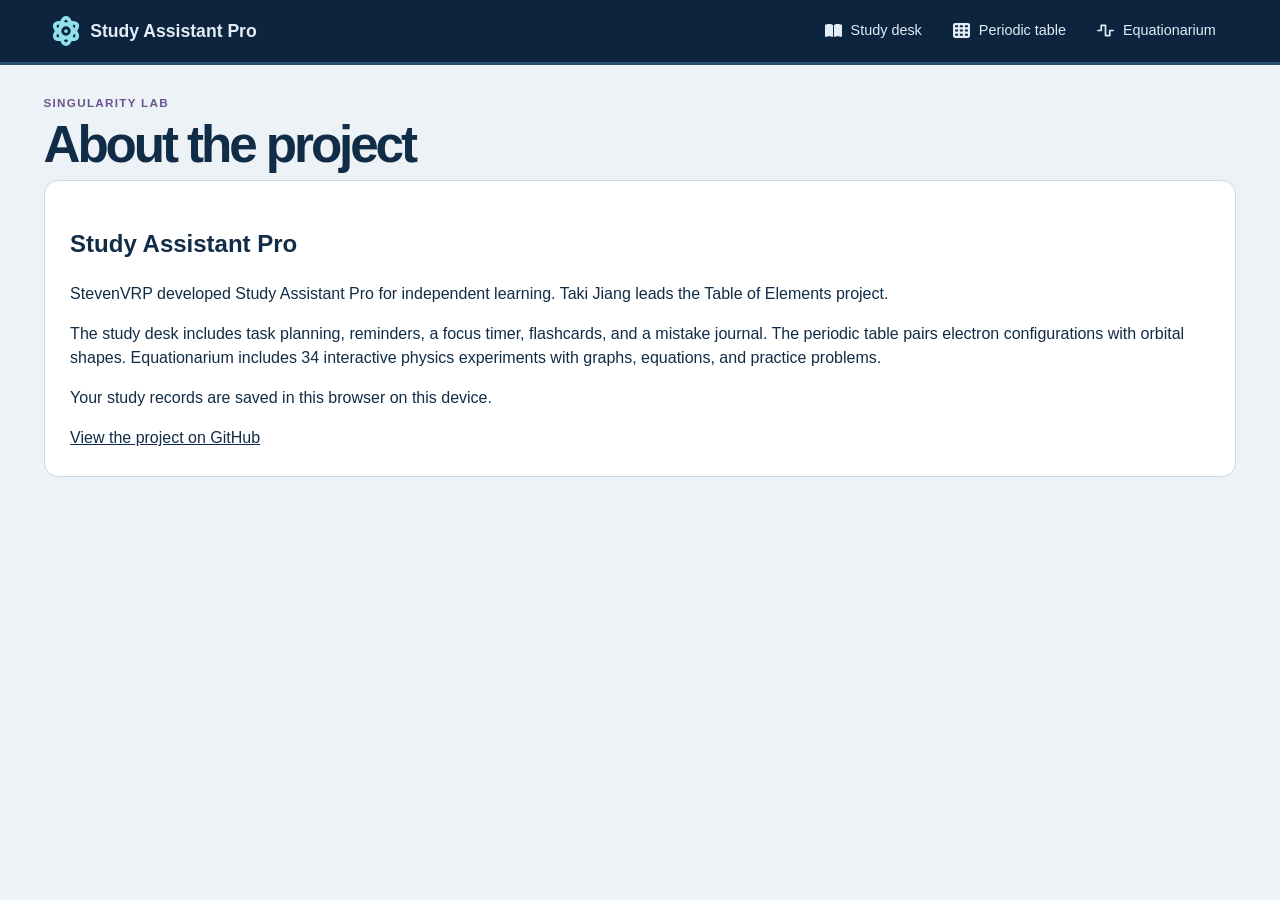
==== commit e1c2429f: "Make Equationarium physics-only and update lab branding" ====
--- a/about/index.html
+++ b/about/index.html
@@ -1 +1 @@
-<!doctype html><html lang="en"><head><meta charset="utf-8"><meta name="viewport" content="width=device-width,initial-scale=1"><title>About · Study Assistant Pro</title><link rel="icon" href="../Images/favicon.ico"><link rel="stylesheet" href="../assets/suite.css"></head><body><div data-shell data-page="About" data-root="../"></div><main class="workspace" id="workspace"><div class="frame"><span class="eyebrow">Singularity Lab</span><h1 class="page-title">About the project</h1><section class="panel"><h2>Study Assistant Pro</h2><p>StevenVRP developed Study Assistant Pro for independent learning. Taki Jiang leads the Table of Elements project.</p><p>The study desk includes task planning, reminders, a focus timer, flashcards, and a mistake journal. The periodic table pairs electron configurations with orbital shapes. Equationarium pairs an AP Calculus BC workbench with 34 interactive physics experiments for IPhO preparation.</p><p>Your study records are saved in this browser on this device.</p><a href="https://github.com/StevenVrp/studyassistantpro">View the project on GitHub</a></section></div></main><script src="../assets/shell.js"></script></body></html>+<!doctype html><html lang="en"><head><meta charset="utf-8"><meta name="viewport" content="width=device-width,initial-scale=1"><title>About · Study Assistant Pro</title><link rel="icon" href="../Images/favicon.ico"><link rel="stylesheet" href="../assets/suite.css"></head><body><div data-shell data-page="About" data-root="../"></div><main class="workspace" id="workspace"><div class="frame"><span class="eyebrow">Singularity Lab</span><h1 class="page-title">About the project</h1><section class="panel"><h2>Study Assistant Pro</h2><p>StevenVRP developed Study Assistant Pro for independent learning. Taki Jiang leads the Table of Elements project.</p><p>The study desk includes task planning, reminders, a focus timer, flashcards, and a mistake journal. The periodic table pairs electron configurations with orbital shapes. Equationarium includes 34 interactive physics experiments with graphs, equations, and practice problems.</p><p>Your study records are saved in this browser on this device.</p><a href="https://github.com/StevenVrp/studyassistantpro">View the project on GitHub</a></section></div></main><script src="../assets/shell.js"></script></body></html>
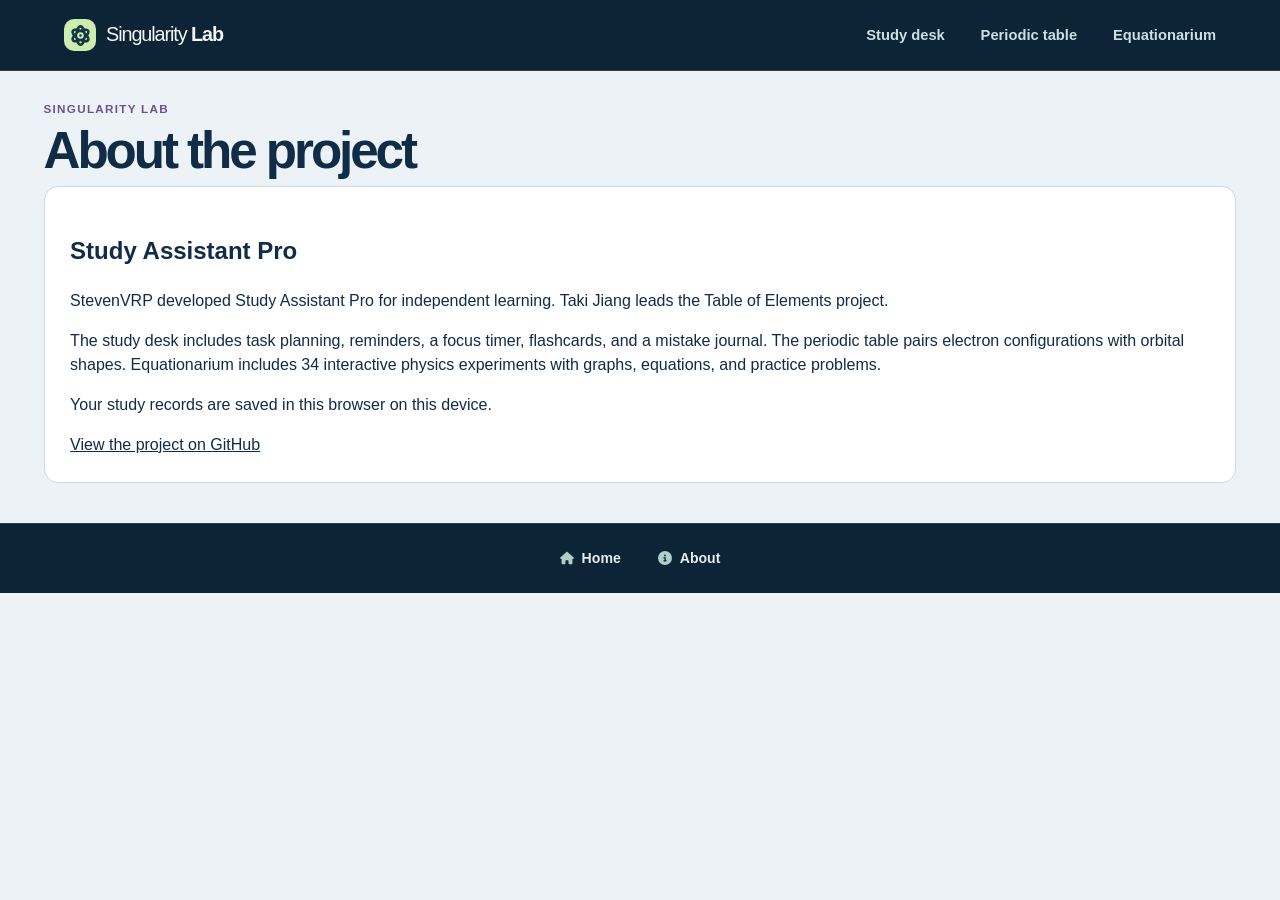
==== commit 744741f0: "Rebuild the homepage with an orbital hero and shared navigation" ====
--- a/about/index.html
+++ b/about/index.html
@@ -1 +1 @@
-<!doctype html><html lang="en"><head><meta charset="utf-8"><meta name="viewport" content="width=device-width,initial-scale=1"><title>About · Study Assistant Pro</title><link rel="icon" href="../Images/favicon.ico"><link rel="stylesheet" href="../assets/suite.css"></head><body><div data-shell data-page="About" data-root="../"></div><main class="workspace" id="workspace"><div class="frame"><span class="eyebrow">Singularity Lab</span><h1 class="page-title">About the project</h1><section class="panel"><h2>Study Assistant Pro</h2><p>StevenVRP developed Study Assistant Pro for independent learning. Taki Jiang leads the Table of Elements project.</p><p>The study desk includes task planning, reminders, a focus timer, flashcards, and a mistake journal. The periodic table pairs electron configurations with orbital shapes. Equationarium includes 34 interactive physics experiments with graphs, equations, and practice problems.</p><p>Your study records are saved in this browser on this device.</p><a href="https://github.com/StevenVrp/studyassistantpro">View the project on GitHub</a></section></div></main><script src="../assets/shell.js"></script></body></html>+<!doctype html><html lang="en"><head><meta charset="utf-8"><meta name="viewport" content="width=device-width,initial-scale=1"><title>About · Study Assistant Pro</title><link rel="icon" href="../Images/favicon.ico"><link rel="stylesheet" href="../assets/suite.css"><link rel="stylesheet" href="../assets/navigation.css"></head><body><div data-shell data-page="About" data-root="../"></div><main class="workspace" id="workspace"><div class="frame"><span class="eyebrow">Singularity Lab</span><h1 class="page-title">About the project</h1><section class="panel"><h2>Study Assistant Pro</h2><p>StevenVRP developed Study Assistant Pro for independent learning. Taki Jiang leads the Table of Elements project.</p><p>The study desk includes task planning, reminders, a focus timer, flashcards, and a mistake journal. The periodic table pairs electron configurations with orbital shapes. Equationarium includes 34 interactive physics experiments with graphs, equations, and practice problems.</p><p>Your study records are saved in this browser on this device.</p><a href="https://github.com/StevenVrp/studyassistantpro">View the project on GitHub</a></section></div></main><script src="../assets/shell.js"></script></body></html>
--- a/assets/navigation.css
+++ b/assets/navigation.css
@@ -0,0 +1,6 @@
+:root{--navy:#0c2435;--teal:#176559;--lime:#c8eda1;--motion:cubic-bezier(.22,.75,.25,1);font-family:Helvetica,"Helvetica Neue",Arial,sans-serif}
+.mast{background:var(--navy);color:#f2f7f6;font-family:Helvetica,Arial,sans-serif;border-bottom:1px solid #ffffff20}.mast-inner{width:min(1280px,90%);margin:auto;display:flex;align-items:center;justify-content:space-between;gap:22px;min-height:70px}.mast-brand,.mast nav,.mast nav a,.suite-end a{display:flex;align-items:center}.mast-brand{gap:10px;color:inherit;text-decoration:none;font-size:1.24rem;letter-spacing:-.055em;font-weight:520}.mast-brand b{font-weight:740}.mast-icon{width:32px;height:32px;display:grid;place-items:center;border-radius:10px;background:#ccedaf;color:#153641}.mast svg,.suite-end svg{width:17px;height:17px}.mast-icon svg{width:21px;height:21px}.mast nav{gap:clamp(15px,2.8vw,44px);align-self:stretch}.mast nav a{position:relative;color:#cddee5;text-decoration:none;font-size:.92rem;font-weight:550;transition:color .16s}.mast nav a::after{content:"";height:2px;position:absolute;bottom:10px;left:0;right:0;background:#c8eda1;transform:scaleX(0);transform-origin:left;transition:transform .22s var(--motion)}.mast nav a:hover,.mast nav a[aria-current]{color:white}.mast nav a:hover::after,.mast nav a:focus-visible::after,.mast nav a[aria-current]::after{transform:scaleX(1)}
+.suite-end{background:var(--navy);font-family:Helvetica,Arial,sans-serif;box-shadow:inset 0 1px #ffffff20}.suite-end nav{min-height:70px;display:flex;align-items:center;justify-content:center;gap:9px}.suite-end a{gap:8px;color:#e2edf0;text-decoration:none;font-size:.88rem;font-weight:550;padding:9px 14px;border-radius:6px;transition:background-color .18s,color .18s}.suite-end a svg{width:14px;height:14px;color:#afcfc8}.suite-end a:hover{background:#234053;color:white}
+@view-transition{navigation:auto}::view-transition-old(root){animation:page-leave .13s ease both}::view-transition-new(root){animation:page-enter .23s var(--motion) both}@keyframes page-leave{to{opacity:0}}@keyframes page-enter{from{opacity:0;transform:translateY(4px)}}
+@media(max-width:610px){.mast-inner{width:92%;min-height:64px;gap:10px;flex-wrap:wrap;padding:10px 0 4px}.mast nav{gap:18px;min-height:34px}.mast nav a{font-size:.84rem}.mast nav a::after{bottom:0}.mast-brand{font-size:1.1rem}.mast-icon{width:27px;height:27px}.suite-end nav{min-height:58px}}
+@media(prefers-reduced-motion:reduce){::view-transition-old(root),::view-transition-new(root){animation:none!important}.mast *, .suite-end *{transition:none!important}}
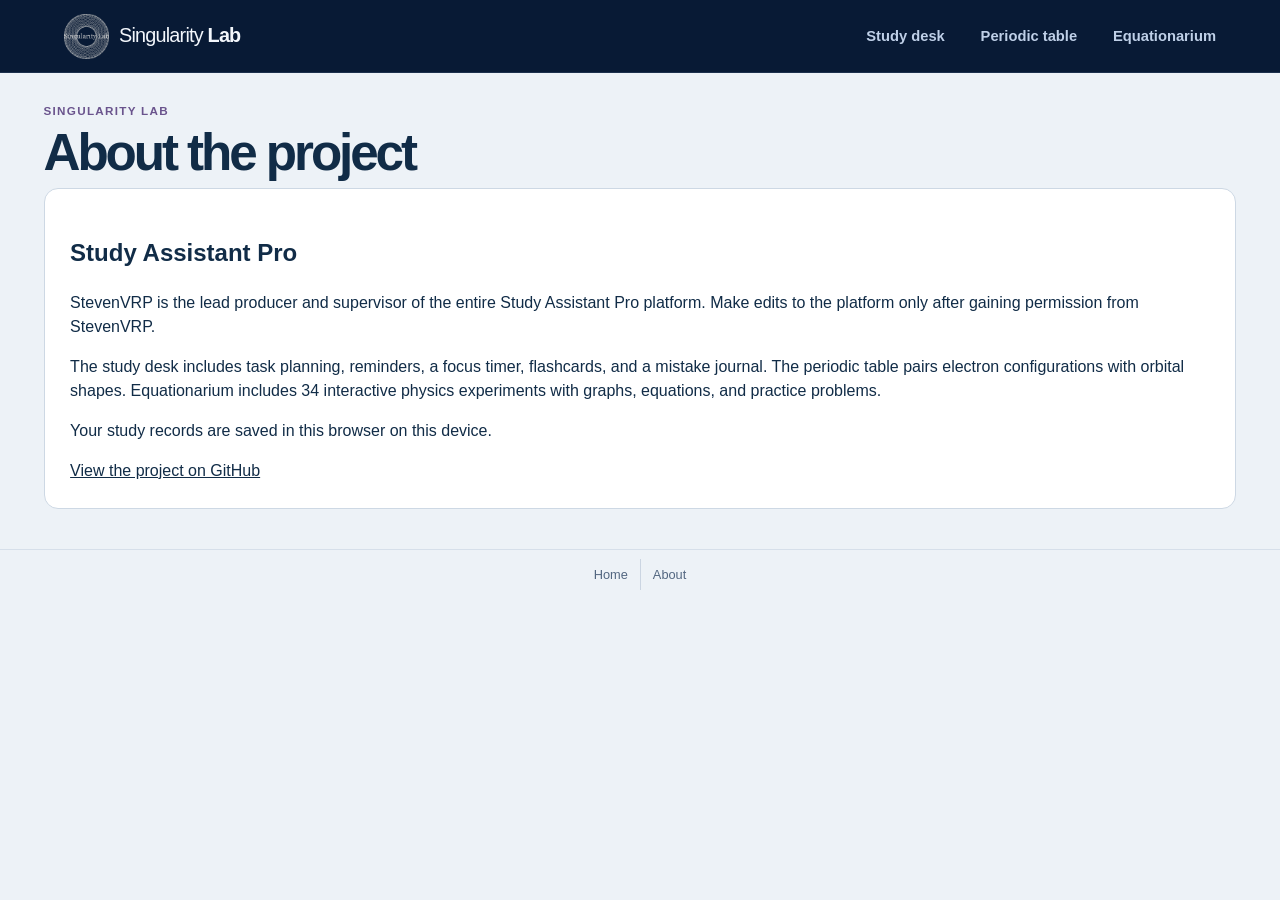
==== commit b5ea4085: "Update the Study Assistant Pro attribution and editing notice" ====
--- a/about/index.html
+++ b/about/index.html
@@ -1 +1 @@
-<!doctype html><html lang="en"><head><meta charset="utf-8"><meta name="viewport" content="width=device-width,initial-scale=1"><title>About · Study Assistant Pro</title><link rel="icon" href="../Images/favicon.ico"><link rel="stylesheet" href="../assets/suite.css"><link rel="stylesheet" href="../assets/navigation.css"></head><body><div data-shell data-page="About" data-root="../"></div><main class="workspace" id="workspace"><div class="frame"><span class="eyebrow">Singularity Lab</span><h1 class="page-title">About the project</h1><section class="panel"><h2>Study Assistant Pro</h2><p>StevenVRP developed Study Assistant Pro for independent learning. Taki Jiang leads the Table of Elements project.</p><p>The study desk includes task planning, reminders, a focus timer, flashcards, and a mistake journal. The periodic table pairs electron configurations with orbital shapes. Equationarium includes 34 interactive physics experiments with graphs, equations, and practice problems.</p><p>Your study records are saved in this browser on this device.</p><a href="https://github.com/StevenVrp/studyassistantpro">View the project on GitHub</a></section></div></main><script src="../assets/shell.js"></script></body></html>+<!doctype html><html lang="en"><head><meta charset="utf-8"><meta name="viewport" content="width=device-width,initial-scale=1"><title>About · Study Assistant Pro</title><link rel="icon" href="../Images/favicon.ico"><link rel="stylesheet" href="../assets/suite.css"><link rel="stylesheet" href="../assets/navigation.css"></head><body><div data-shell data-page="About" data-root="../"></div><main class="workspace" id="workspace"><div class="frame"><span class="eyebrow">Singularity Lab</span><h1 class="page-title">About the project</h1><section class="panel"><h2>Study Assistant Pro</h2><p>StevenVRP is the lead producer and supervisor of the entire Study Assistant Pro platform. Make edits to the platform only after gaining permission from StevenVRP.</p><p>The study desk includes task planning, reminders, a focus timer, flashcards, and a mistake journal. The periodic table pairs electron configurations with orbital shapes. Equationarium includes 34 interactive physics experiments with graphs, equations, and practice problems.</p><p>Your study records are saved in this browser on this device.</p><a href="https://github.com/StevenVrp/studyassistantpro">View the project on GitHub</a></section></div></main><script src="../assets/shell.js"></script></body></html>
--- a/assets/navigation.css
+++ b/assets/navigation.css
@@ -1,6 +1,8 @@
 :root{--navy:#0c2435;--teal:#176559;--lime:#c8eda1;--motion:cubic-bezier(.22,.75,.25,1);font-family:Helvetica,"Helvetica Neue",Arial,sans-serif}
-.mast{background:var(--navy);color:#f2f7f6;font-family:Helvetica,Arial,sans-serif;border-bottom:1px solid #ffffff20}.mast-inner{width:min(1280px,90%);margin:auto;display:flex;align-items:center;justify-content:space-between;gap:22px;min-height:70px}.mast-brand,.mast nav,.mast nav a,.suite-end a{display:flex;align-items:center}.mast-brand{gap:10px;color:inherit;text-decoration:none;font-size:1.24rem;letter-spacing:-.055em;font-weight:520}.mast-brand b{font-weight:740}.mast-icon{width:32px;height:32px;display:grid;place-items:center;border-radius:10px;background:#ccedaf;color:#153641}.mast svg,.suite-end svg{width:17px;height:17px}.mast-icon svg{width:21px;height:21px}.mast nav{gap:clamp(15px,2.8vw,44px);align-self:stretch}.mast nav a{position:relative;color:#cddee5;text-decoration:none;font-size:.92rem;font-weight:550;transition:color .16s}.mast nav a::after{content:"";height:2px;position:absolute;bottom:10px;left:0;right:0;background:#c8eda1;transform:scaleX(0);transform-origin:left;transition:transform .22s var(--motion)}.mast nav a:hover,.mast nav a[aria-current]{color:white}.mast nav a:hover::after,.mast nav a:focus-visible::after,.mast nav a[aria-current]::after{transform:scaleX(1)}
+.mast{background:var(--navy);color:#f2f7f6;font-family:Helvetica,Arial,sans-serif;border-bottom:1px solid #ffffff20}.mast-inner{width:min(1280px,90%);margin:auto;display:flex;align-items:center;justify-content:space-between;gap:22px;min-height:70px}.mast-brand,.mast nav,.mast nav a,.suite-end a{display:flex;align-items:center}.mast-brand{gap:10px;color:inherit;text-decoration:none;font-size:1.24rem;letter-spacing:-.055em;font-weight:520}.mast-brand b{font-weight:700}.mast-icon{width:32px;height:32px;display:grid;place-items:center;border-radius:10px;background:#ccedaf;color:#153641}.mast svg,.suite-end svg{width:17px;height:17px}.mast-icon svg{width:21px;height:21px}.mast nav{gap:clamp(15px,2.8vw,44px);align-self:stretch}.mast nav a{align-self:stretch;position:relative;color:#cddee5;text-decoration:none;font-size:.92rem;font-weight:550;transition:color .16s}.mast nav a::after{content:"";height:2px;position:absolute;bottom:10px;left:0;right:0;background:#c8eda1;transform:scaleX(0);transform-origin:left;transition:transform .22s var(--motion)}.mast nav a:hover,.mast nav a[aria-current]{color:white}.mast nav a:hover::after,.mast nav a:focus-visible::after,.mast nav a[aria-current]::after{transform:scaleX(1)}
 .suite-end{background:var(--navy);font-family:Helvetica,Arial,sans-serif;box-shadow:inset 0 1px #ffffff20}.suite-end nav{min-height:70px;display:flex;align-items:center;justify-content:center;gap:9px}.suite-end a{gap:8px;color:#e2edf0;text-decoration:none;font-size:.88rem;font-weight:550;padding:9px 14px;border-radius:6px;transition:background-color .18s,color .18s}.suite-end a svg{width:14px;height:14px;color:#afcfc8}.suite-end a:hover{background:#234053;color:white}
-@view-transition{navigation:auto}::view-transition-old(root){animation:page-leave .13s ease both}::view-transition-new(root){animation:page-enter .23s var(--motion) both}@keyframes page-leave{to{opacity:0}}@keyframes page-enter{from{opacity:0;transform:translateY(4px)}}
+@view-transition{navigation:auto}::view-transition-old(root){display:none}::view-transition-new(root){animation:page-enter .23s var(--motion) both}@keyframes page-leave{to{opacity:0}}@keyframes page-enter{from{opacity:.94;transform:translateY(2px)}}
 @media(max-width:610px){.mast-inner{width:92%;min-height:64px;gap:10px;flex-wrap:wrap;padding:10px 0 4px}.mast nav{gap:18px;min-height:34px}.mast nav a{font-size:.84rem}.mast nav a::after{bottom:0}.mast-brand{font-size:1.1rem}.mast-icon{width:27px;height:27px}.suite-end nav{min-height:58px}}
 @media(prefers-reduced-motion:reduce){::view-transition-old(root),::view-transition-new(root){animation:none!important}.mast *, .suite-end *{transition:none!important}}
+
+:root{--navy:#081a35;--teal:#2355a0;--lime:#9fc3fb}.mast{background:#081a35;border-bottom-color:#859fc32b}.mast-inner{min-height:72px}.mast-brand{color:#f3f7fc;font-weight:400;letter-spacing:-.04em}.mast-brand .official-mark{height:45px;width:45px;object-fit:contain}.mast nav a{color:#bfd0e8}.mast nav a::after{background:#91baff}.suite-end{background:transparent;border-top:1px solid #8ba1bc3b;box-shadow:none}.suite-end nav{min-height:48px;gap:0}.suite-end a{font-weight:400;font-size:.8rem;color:#526680;padding:6px 12px;border-radius:0}.suite-end a+a{border-left:1px solid #879cb955}.suite-end a:hover{background:transparent;color:#194e99;text-decoration:underline;text-underline-offset:3px}.start-page .suite-end a,.dark-mode .suite-end a{color:#aabfdc}.start-page .suite-end a:hover,.dark-mode .suite-end a:hover{color:#edf5ff}@media(max-width:610px){.mast-inner{min-height:62px;padding:8px 0}.mast-brand .official-mark{height:34px;width:34px}}
